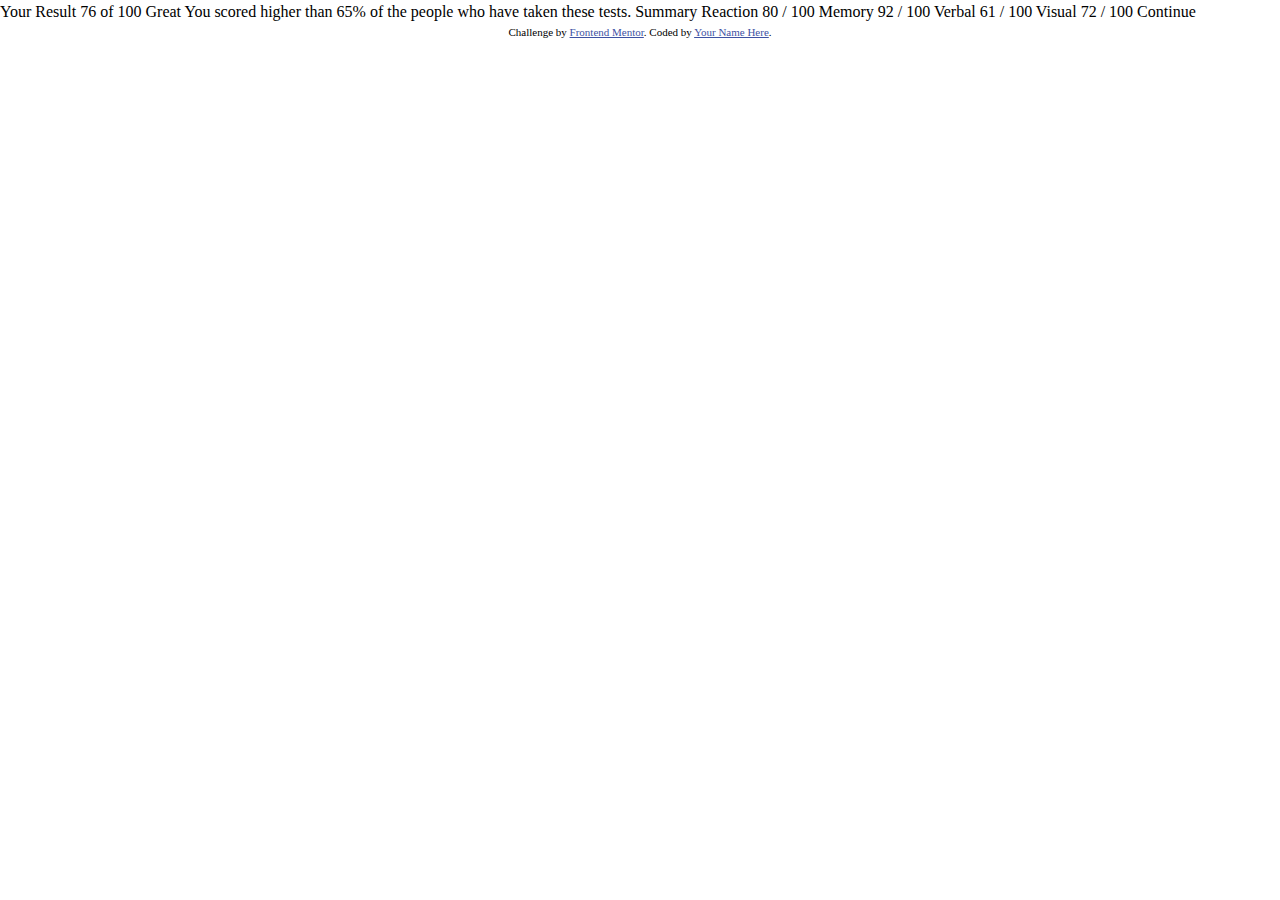
==== Project #3/valentina-toni-p3/index.html @ fffc1f7d "added third project repository" ====
<!DOCTYPE html>
<html lang="en">
<head>
  <meta charset="UTF-8">
  <meta name="viewport" content="width=device-width, initial-scale=1.0"> <!-- displays site properly based on user's device -->

  <link rel="icon" type="image/png" sizes="32x32" href="./assets/images/favicon-32x32.png">
  <link rel="stylesheet" href="./styles.css">
  <title>Frontend Mentor | Results summary component</title>

  <!-- Feel free to remove these styles or customise in your own stylesheet 👍 -->
  <style>
    .attribution { font-size: 11px; text-align: center; }
    .attribution a { color: hsl(228, 45%, 44%); }
  </style>
</head>
<body>

  Your Result
  76
  of 100

  Great
  You scored higher than 65% of the people who have taken these tests.
  
  Summary

  Reaction
  80 / 100

  Memory
  92 / 100

  Verbal
  61 / 100

  Visual
  72 / 100

  Continue
  
  <div class="attribution">
    Challenge by <a href="https://www.frontendmentor.io?ref=challenge" target="_blank">Frontend Mentor</a>. 
    Coded by <a href="#">Your Name Here</a>.
  </div>
</body>
</html>
---- Project #3/valentina-toni-p3/styles.css ----
/* Variables */
:root {
    --clr-light-red: 0, 100%, 67%;
    --clr-orange-yellow: 39, 100%, 56%;
    --clr-green-teal: 166, 100%, 37%;
    --clr-cobalt-blue: 234, 85%, 45%;

    /* Gradients */
    --clr-light-slte-blue-bg: 252, 100%, 67%;
    --clr-light-royal-blue-bg: 241, 81%, 54%;

    --clr-violet-blue: 256, 72%, 46%, 1;
    --clr-persian-blue: 241, 72%, 46%, 0;

    /* NeutraL */
    --clr-white: 0, 0%, 100%;
    --clr-pale-blue: 221, 100%, 96%;
    --clr-light-lavander: 241, 100%, 89%;
    --clr-dark-fray-blue: 224, 30%, 27%;

}

/* Reset from Andy Bell */

/* Box sizing rules */
*,
*::before,
*::after {
    box-sizing: border-box;
}

/* Remove default margin */
body,
h1,
h2,
h3,
h4,
p,
figure,
blockquote,
dl,
dd {
    margin: 0;
}

/* Remove list styles on ul, ol elements with a list role, which suggests default styling will be removed */
ul[role='list'],
ol[role='list'] {
    list-style: none;
}

/* Set core root defaults */
html:focus-within {
    scroll-behavior: smooth;
}

/* Set core body defaults */
body {
    min-height: 100vh;
    text-rendering: optimizeSpeed;
    line-height: 1.5;
}

/* A elements that don't have a class get default styles */
a:not([class]) {
    text-decoration-skip-ink: auto;
}

/* Make images easier to work with */
img,
picture {
    max-width: 100%;
    display: block;
}

/* Inherit fonts for inputs and buttons */
input,
button,
textarea,
select {
    font: inherit;
}

/* Remove all animations, transitions and smooth scroll for people that prefer not to see them */
@media (prefers-reduced-motion: reduce) {
    html:focus-within {
        scroll-behavior: auto;
    }

    *,
    *::before,
    *::after {
        animation-duration: 0.01ms !important;
        animation-iteration-count: 1 !important;
        transition-duration: 0.01ms !important;
        scroll-behavior: auto !important;
    }
}
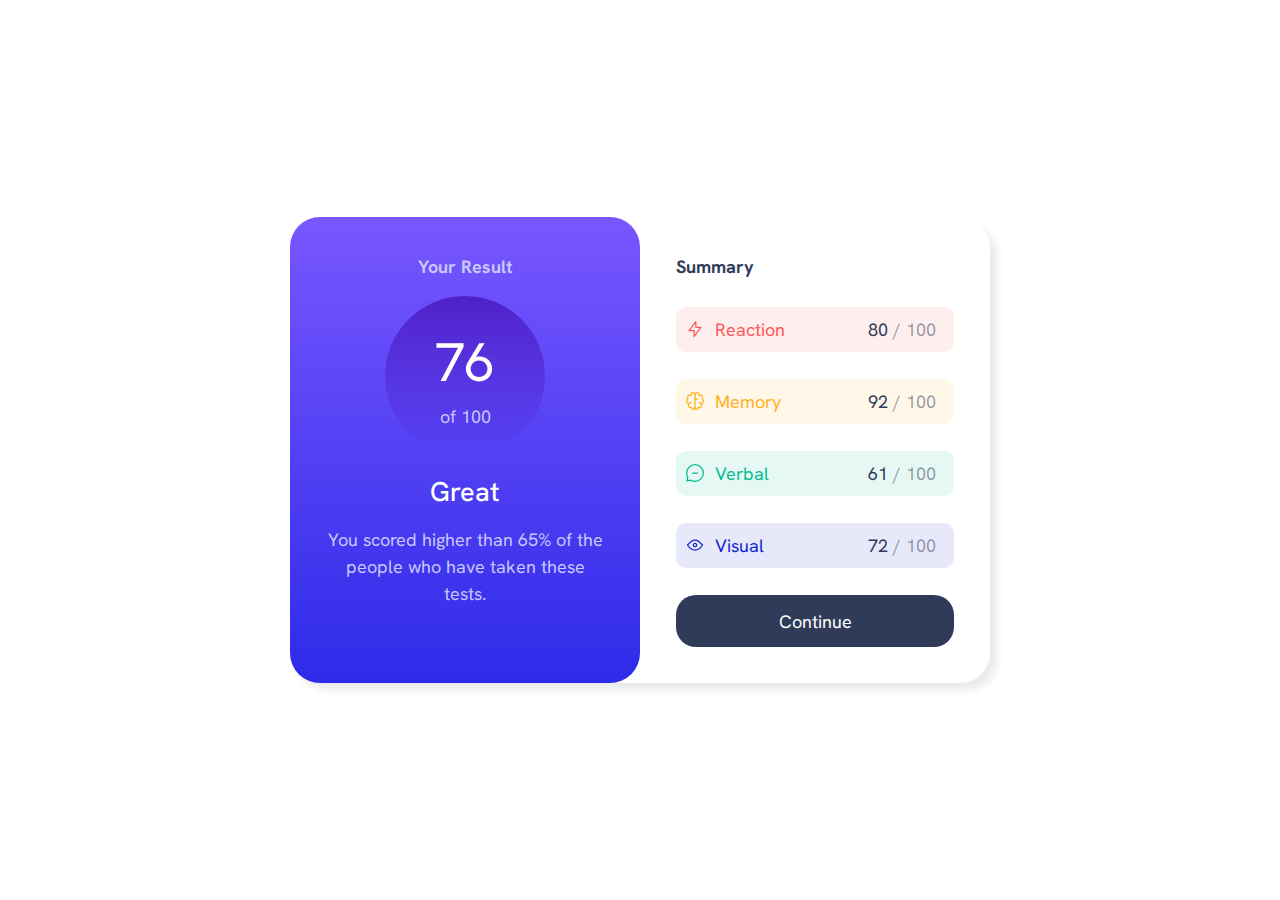
==== commit 9bfde44c: "adding project 3 valentina" ====
--- a/Project #3/valentina-toni-p3/index.html
+++ b/Project #3/valentina-toni-p3/index.html
@@ -1,47 +1,88 @@
 <!DOCTYPE html>
 <html lang="en">
+
 <head>
   <meta charset="UTF-8">
-  <meta name="viewport" content="width=device-width, initial-scale=1.0"> <!-- displays site properly based on user's device -->
-
+  <meta name="viewport" content="width=device-width, initial-scale=1.0">
+  <!-- displays site properly based on user's device -->
+  <link rel="preconnect" href="https://fonts.googleapis.com">
+  <link rel="preconnect" href="https://fonts.gstatic.com" crossorigin>
+  <link href="https://fonts.googleapis.com/css2?family=Hanken+Grotesk:wght@500;700;800&display=swap" rel="stylesheet">
   <link rel="icon" type="image/png" sizes="32x32" href="./assets/images/favicon-32x32.png">
   <link rel="stylesheet" href="./styles.css">
   <title>Frontend Mentor | Results summary component</title>
 
-  <!-- Feel free to remove these styles or customise in your own stylesheet 👍 -->
-  <style>
-    .attribution { font-size: 11px; text-align: center; }
-    .attribution a { color: hsl(228, 45%, 44%); }
-  </style>
 </head>
+
 <body>
+    <div class="container">
+      <div class="result-container">
+        <h2>Your Result</h2>
 
-  Your Result
-  76
-  of 100
+        <div class="circle">
+          <p>76</p>
+          <span>of 100</span>
+        </div>
 
-  Great
-  You scored higher than 65% of the people who have taken these tests.
-  
-  Summary
+        <h4>Great</h4>
+        <p>You scored higher than 65% of the people who have taken these tests.</p>
+      </div>
+      <div class="summary-container">
+        <h2>Summary</h2>
+        <ul>
+          <li class="reaction">
+            <svg xmlns="http://www.w3.org/2000/svg" width="20" height="20" fill="none" viewBox="0 0 20 20">
+              <path stroke="#F55" stroke-linecap="round" stroke-linejoin="round" stroke-width="1.25"
+                d="M10.833 8.333V2.5l-6.666 9.167h5V17.5l6.666-9.167h-5Z" />
+            </svg>
+            <span>Reaction</span>
+            <span class="score">80 <span>/ 100</span></span>
 
-  Reaction
-  80 / 100
+          </li>
+          <li class="memory">
+            <svg xmlns="http://www.w3.org/2000/svg" width="20" height="20" fill="none" viewBox="0 0 20 20">
+              <path stroke="#FFB21E" stroke-linecap="round" stroke-linejoin="round" stroke-width="1.25"
+                d="M5.833 11.667a2.5 2.5 0 1 0 .834 4.858" />
+              <path stroke="#FFB21E" stroke-linecap="round" stroke-linejoin="round" stroke-width="1.25"
+                d="M3.553 13.004a3.333 3.333 0 0 1-.728-5.53m.025-.067a2.083 2.083 0 0 1 2.983-2.824m.199.054A2.083 2.083 0 1 1 10 3.75v12.917a1.667 1.667 0 0 1-3.333 0M10 5.833a2.5 2.5 0 0 0 2.5 2.5m1.667 3.334a2.5 2.5 0 1 1-.834 4.858" />
+              <path stroke="#FFB21E" stroke-linecap="round" stroke-linejoin="round" stroke-width="1.25"
+                d="M16.447 13.004a3.334 3.334 0 0 0 .728-5.53m-.025-.067a2.083 2.083 0 0 0-2.983-2.824M10 3.75a2.085 2.085 0 0 1 2.538-2.033 2.084 2.084 0 0 1 1.43 2.92m-.635 12.03a1.667 1.667 0 0 1-3.333 0" />
+            </svg>
+            <span>Memory</span>
+            <span class="score">92 <span>/ 100</span></span>
 
-  Memory
-  92 / 100
+          </li>
+          <li class="verbal">
+            <svg xmlns="http://www.w3.org/2000/svg" width="20" height="20" fill="none" viewBox="0 0 20 20">
+              <path stroke="#00BB8F" stroke-linecap="round" stroke-linejoin="round" stroke-width="1.25"
+                d="M7.5 10h5M10 18.333A8.333 8.333 0 1 0 1.667 10c0 1.518.406 2.942 1.115 4.167l-.699 3.75 3.75-.699A8.295 8.295 0 0 0 10 18.333Z" />
+            </svg>
+            <span> Verbal</span>
+            <span class="score">61 <span>/ 100</span></span>
 
-  Verbal
-  61 / 100
+          </li>
+          <li class="visual">
+            <svg xmlns="http://www.w3.org/2000/svg" width="20" height="20" fill="none" viewBox="0 0 20 20">
+              <path stroke="#1125D6" stroke-linecap="round" stroke-linejoin="round" stroke-width="1.25"
+                d="M10 11.667a1.667 1.667 0 1 0 0-3.334 1.667 1.667 0 0 0 0 3.334Z" />
+              <path stroke="#1125D6" stroke-linecap="round" stroke-linejoin="round" stroke-width="1.25"
+                d="M17.5 10c-1.574 2.492-4.402 5-7.5 5s-5.926-2.508-7.5-5C4.416 7.632 6.66 5 10 5s5.584 2.632 7.5 5Z" />
+            </svg>
+            <span> Visual</span>
+            <span class="score">72 <span>/ 100</span></span>
 
-  Visual
-  72 / 100
+          </li>
+        </ul>
+        <button>
+          Continue
+        </button>
+      </div>
+      <!-- <div class="attribution">
+      Challenge by <a href="https://www.frontendmentor.io?ref=challenge" target="_blank">Frontend Mentor</a>.
+      Coded by <a href="#">Your Name Here</a>.
+    </div> -->
+    </div>
 
-  Continue
-  
-  <div class="attribution">
-    Challenge by <a href="https://www.frontendmentor.io?ref=challenge" target="_blank">Frontend Mentor</a>. 
-    Coded by <a href="#">Your Name Here</a>.
-  </div>
 </body>
+
 </html>--- a/Project #3/valentina-toni-p3/styles.css
+++ b/Project #3/valentina-toni-p3/styles.css
@@ -1,16 +1,16 @@
 /* Variables */
 :root {
-    --clr-light-red: 0, 100%, 67%;
-    --clr-orange-yellow: 39, 100%, 56%;
-    --clr-green-teal: 166, 100%, 37%;
-    --clr-cobalt-blue: 234, 85%, 45%;
+    --clr-f-reaction: 0, 100%, 67%;
+    --clr-f-memory: 39, 100%, 56%;
+    --clr-f-verbal: 166, 100%, 37%;
+    --clr-f-visual: 234, 85%, 45%;
 
     /* Gradients */
     --clr-light-slte-blue-bg: 252, 100%, 67%;
     --clr-light-royal-blue-bg: 241, 81%, 54%;
 
-    --clr-violet-blue: 256, 72%, 46%, 1;
-    --clr-persian-blue: 241, 72%, 46%, 0;
+    --clr-violet-blue-circle: 256, 72%, 46%, 1;
+    --clr-persian-blue-circle: 241, 72%, 46%, 0;
 
     /* NeutraL */
     --clr-white: 0, 0%, 100%;
@@ -98,3 +98,139 @@
 }
 
 
+body {
+    font-size: 18px;
+    font-family: 'Hanken Grotesk', sans-serif;
+    display: flex;
+    align-items: center;
+    justify-content: center;
+}
+
+.container {
+    display: grid;
+    max-width: 700px;
+    grid-template-columns: 1fr 1fr;
+
+    border-radius: 30px;
+    box-shadow: 7px 7px 7px hsl(var(--clr-dark-fray-blue), 0.1);
+
+
+}
+
+.result-container {
+    color: hsl(var(--clr-white));
+    text-align: center;
+    background: linear-gradient(hsl(var(--clr-light-slte-blue-bg)), hsl(var(--clr-light-royal-blue-bg)));
+    padding: 2em;
+    border-radius: 30px;
+}
+
+.result-container h2 {
+    font-size: 18px;
+}
+
+.circle {
+    display: flex;
+    flex-direction: column;
+    align-items: center;
+    justify-content: center;
+
+    height: 10rem;
+    width: 10rem;
+    border-radius: 50%;
+    background: linear-gradient(hsl(var(--clr-violet-blue-circle)), hsl(var(--clr-persian-blue-circle)));
+
+    margin: 1rem auto;
+
+}
+
+.circle p {
+    font-size: 3em;
+}
+
+.circle span,
+.result-container>p,
+.result-container h2 {
+    color: hsl(var(--clr-light-lavander))
+}
+
+.result-container h4 {
+    font-size: 1.5em;
+    font-weight: 500;
+    margin-block: 0.5em;
+}
+
+/* Summary container */
+
+.summary-container {
+    padding: 2em;
+}
+
+.summary-container h2 {
+    font-size: 18px;
+    color: hsl(var(--clr-dark-fray-blue))
+}
+
+.summary-container ul {
+    list-style: none;
+    padding: 0;
+}
+
+.summary-container li {
+    display: grid;
+    padding: 0.5em 0.5em;
+    border-radius: 10px;
+    margin-block: 1.5em;
+
+    grid-template-columns: 30px 2fr 1fr;
+    align-items: center;
+}
+
+.reaction {
+    background-color: hsla(var(--clr-f-reaction), 0.1);
+    color: hsla(var(--clr-f-reaction));
+}
+
+.memory {
+    background-color: hsla(var(--clr-f-memory), 0.1);
+    color: hsla(var(--clr-f-memory));
+}
+
+.verbal {
+    background-color: hsla(var(--clr-f-verbal), 0.1);
+    color: hsla(var(--clr-f-verbal));
+}
+
+.visual {
+    background-color: hsla(var(--clr-f-visual), 0.1);
+    color: hsla(var(--clr-f-visual));
+}
+
+.score {
+    color: hsl(var(--clr-dark-fray-blue));
+}
+
+.score span {
+    color: hsl(var(--clr-dark-fray-blue), 0.5)
+}
+
+button {
+    display: block;
+    background-color: hsl(var(--clr-dark-fray-blue));
+    color: hsl(var(--clr-white));
+    border: none;
+    border-radius: 20px;
+    padding: 0.7em;
+    width: 100%;
+}
+
+@media (max-width: 820px) {
+    .container {
+        grid-template-columns: 1fr;
+    }
+
+    .result-container {
+        border-top-left-radius: 0;
+        border-top-right-radius: 0;
+    }
+}